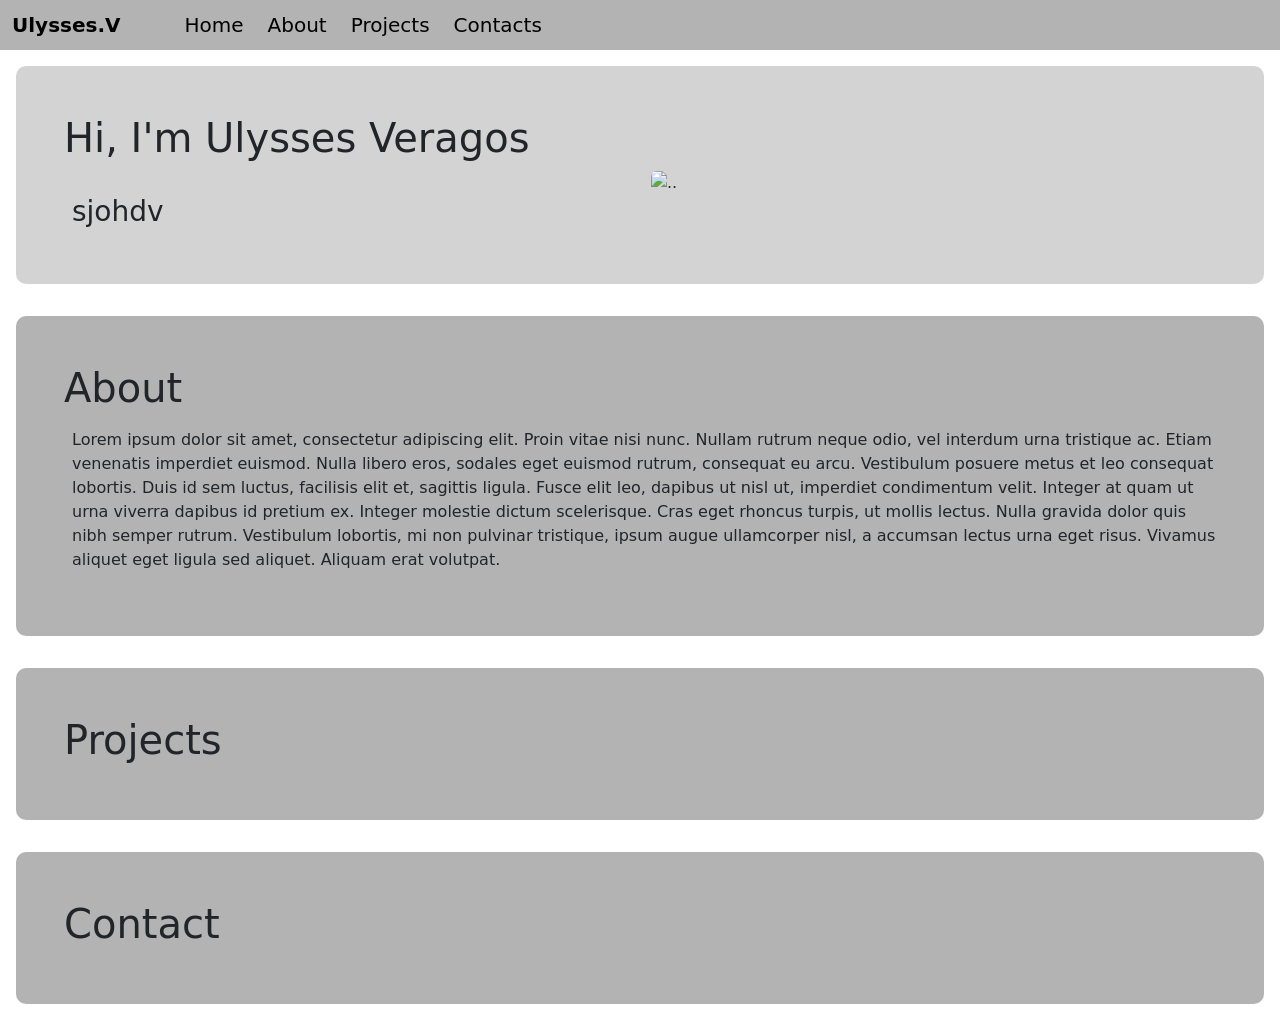
==== index.html @ f3f70ef3 "File setup and basic html structure" ====
<!DOCTYPE html>
<html lang="en">
<head >
    <meta charset="UTF-8">
    <meta name="viewport" content="width=device-width, initial-scale=1.0">
    <title>Document</title>
    <link rel="stylesheet" href="./styles.css">

    <link href="https://cdn.jsdelivr.net/npm/bootstrap@5.3.3/dist/css/bootstrap.min.css" rel="stylesheet">

    <!-- Top Nav Bar -->
    <nav class="navbar sticky-top navbar-light  vw-100" style="background-color: #b3b3b3;">
        <div class="container-fluid justify-content-start" >
            <p id="navName" class="navbar-brand mb-0 h4 gap- pe-5"><strong>Ulysses.V</strong></p>
            <a class="navbar-brand mb-0 h4 gap-5 nav-link active pe-2" href="#">Home</a>
            <a class="navbar-brand mb-0 h4 gap-5 nav-link active pe-2" href="#">About</a>
            <a class="navbar-brand mb-0 h4 gap-5 nav-link active pe-2" href="#">Projects</a>
            <a class="navbar-brand mb-0 h4 gap-5 nav-link active" href="#">Contacts</a>
        </div>
    </nav>
</head>

<body>
    <main class="min-vh-100 d-flex flex-column">
        <section id="Greeting_Section" class="m-3 p-5">
            <h1>
                Hi, I'm Ulysses Veragos
            </h1>
            <!-- <img src="" class="rounded float-right" alt="..."> -->
            <div class="text-center ms-5">
                <img src="..." class="rounded" alt="..">
            </div>
            <aside><h3 class="ms-2">sjohdv</h3></aside>
            
            
            
            
        </section>

        <section id="About_Section" class="m-3 p-5" style="background-color: #b3b3b3;">
            <h1>
                About
            </h1>
            <p class="mt-3 ms-2">
                Lorem ipsum dolor sit amet, consectetur adipiscing elit. Proin vitae nisi nunc. 
                Nullam rutrum neque odio, vel interdum urna tristique ac. Etiam venenatis imperdiet euismod. 
                Nulla libero eros, sodales eget euismod rutrum, consequat eu arcu. Vestibulum posuere metus et leo consequat lobortis. 
                Duis id sem luctus, facilisis elit et, sagittis ligula. Fusce elit leo, dapibus ut nisl ut, imperdiet condimentum velit. 
                Integer at quam ut urna viverra dapibus id pretium ex. Integer molestie dictum scelerisque. 
                Cras eget rhoncus turpis, ut mollis lectus. Nulla gravida dolor quis nibh semper rutrum. 
                Vestibulum lobortis, mi non pulvinar tristique, ipsum augue ullamcorper nisl, a accumsan lectus urna eget risus. 
                Vivamus aliquet eget ligula sed aliquet. Aliquam erat volutpat.
            </p>
        </section>

        <section id="Projects_Section" class="m-3 p-5" style="background-color: #b3b3b3;">
            <h1>
                Projects
            </h1>
        </section>

        <section id="Contact_Section" class="m-3 p-5" style="background-color: #b3b3b3;">
            <h1>
                Contact
            </h1>
        </section>
    </main>
    
    <script src="https://cdn.jsdelivr.net/npm/bootstrap@5.3.3/dist/js/bootstrap.bundle.min.js"></script>
</body>
</html>
---- styles.css ----
.h1 {
    font-style: normal;
    font-family: 'Segoe UI', Tahoma, Geneva, Verdana, sans-serif;
    font-weight: bold;
    margin: 10px;
}
html,
section {
    background-color: lightgrey;
    border-radius: 10px;
}

main {
    background-color: white;
}
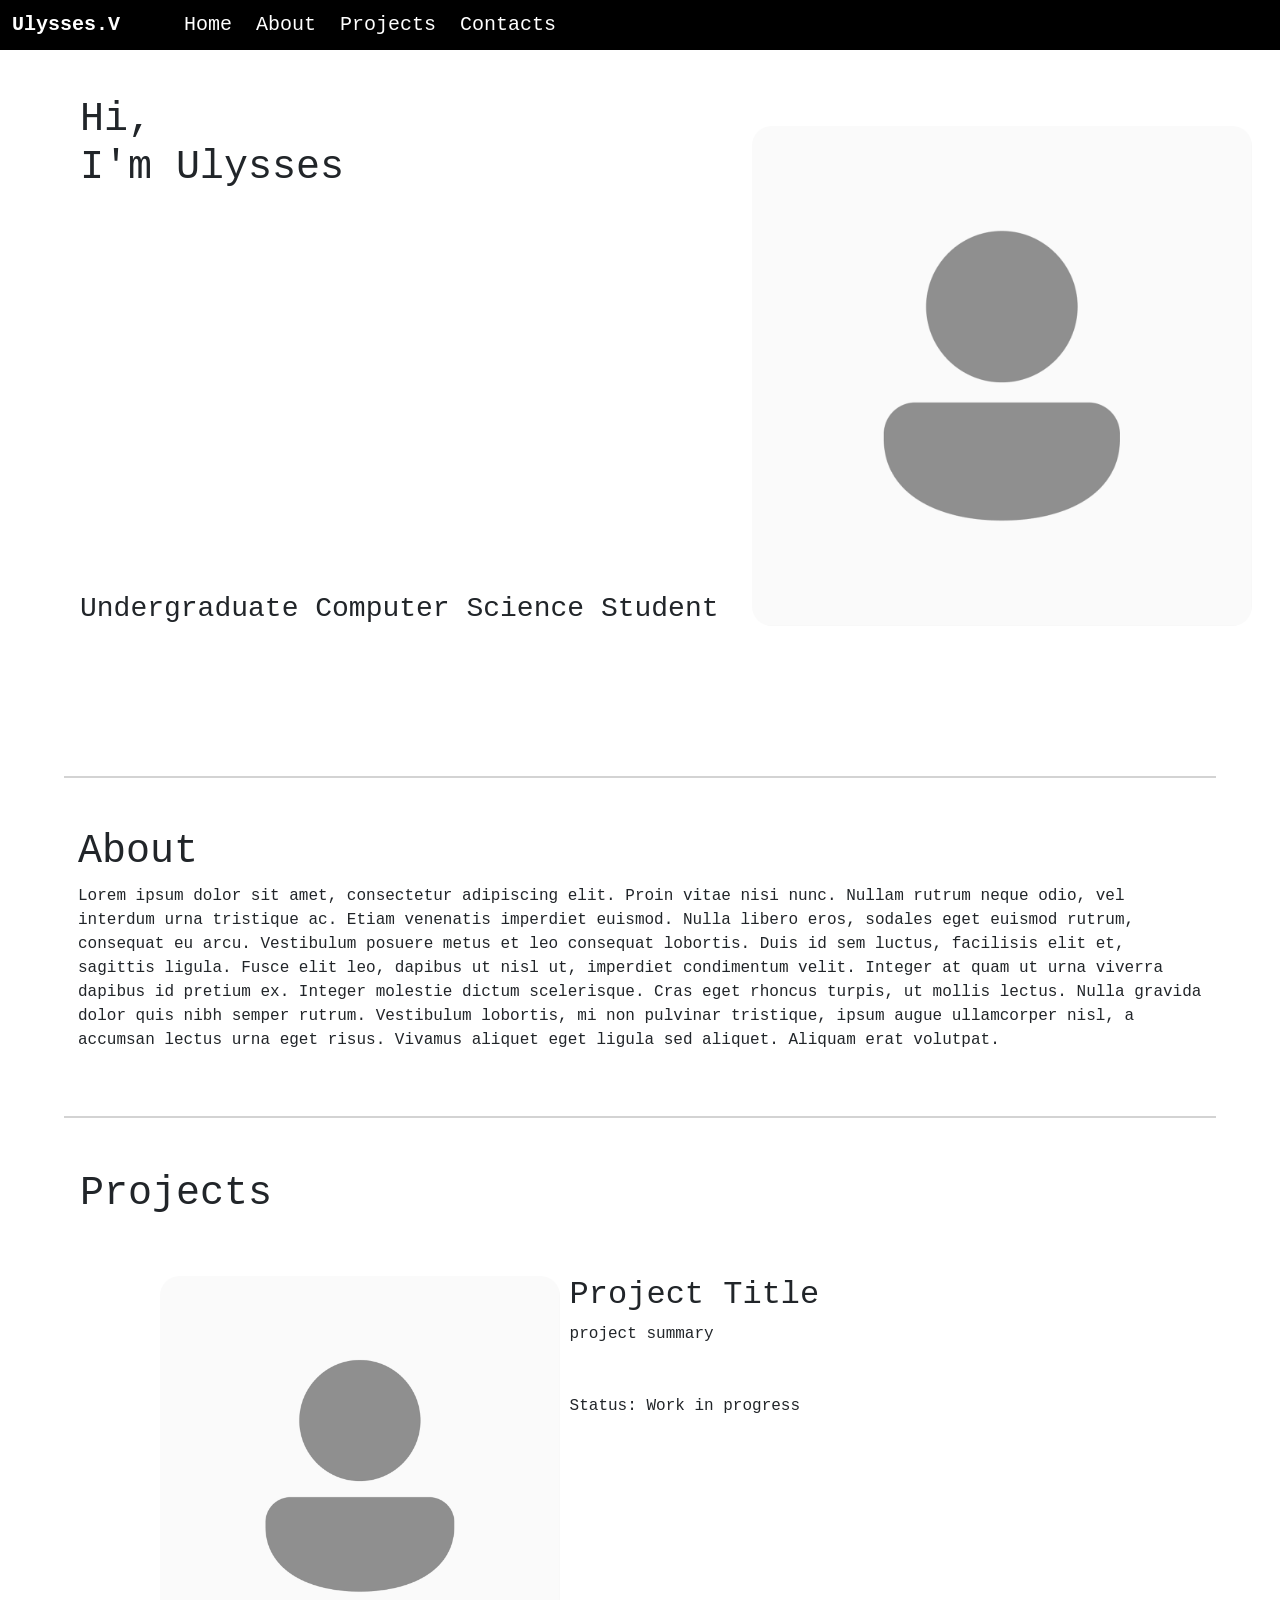
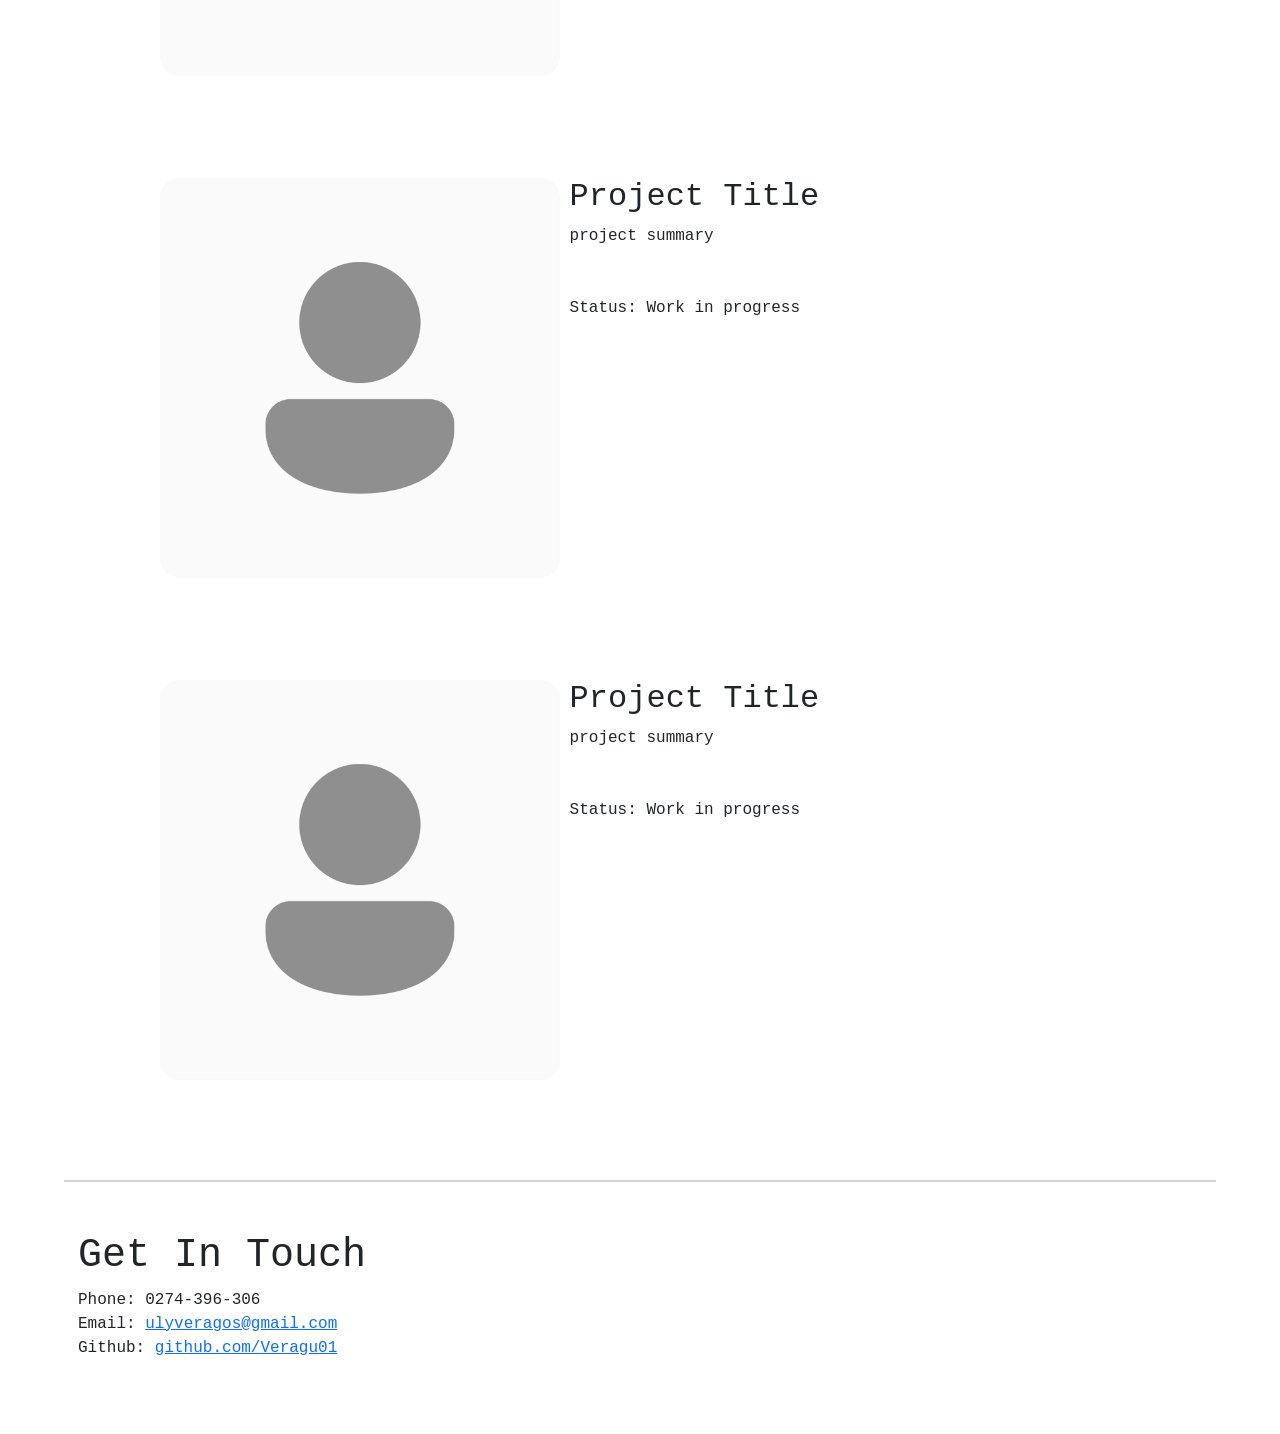
==== commit cc19a536: "Refining layout and design" ====
--- a/index.html
+++ b/index.html
@@ -4,12 +4,14 @@
     <meta charset="UTF-8">
     <meta name="viewport" content="width=device-width, initial-scale=1.0">
     <title>Document</title>
+
+    <!-- Bootstrap CSS link -->
+    <link href="https://cdn.jsdelivr.net/npm/bootstrap@5.3.3/dist/css/bootstrap.min.css" rel="stylesheet">
+    <!-- custom CSS -->
     <link rel="stylesheet" href="./styles.css">
 
-    <link href="https://cdn.jsdelivr.net/npm/bootstrap@5.3.3/dist/css/bootstrap.min.css" rel="stylesheet">
-
     <!-- Top Nav Bar -->
-    <nav class="navbar sticky-top navbar-light  vw-100" style="background-color: #b3b3b3;">
+    <nav id="navbar" class="navbar sticky-top navbar-dark  vw-100" style="background-color: black;">
         <div class="container-fluid justify-content-start" >
             <p id="navName" class="navbar-brand mb-0 h4 gap- pe-5"><strong>Ulysses.V</strong></p>
             <a class="navbar-brand mb-0 h4 gap-5 nav-link active pe-2" href="#">Home</a>
@@ -21,27 +23,27 @@
 </head>
 
 <body>
-    <main class="min-vh-100 d-flex flex-column">
-        <section id="Greeting_Section" class="m-3 p-5">
-            <h1>
-                Hi, I'm Ulysses Veragos
+    <main class="">
+        <p></p>
+        <section id="Greeting_Section" class="" >
+            <h1 >
+                Hi, 
+                <br>
+                I'm Ulysses
             </h1>
-            <!-- <img src="" class="rounded float-right" alt="..."> -->
-            <div class="text-center ms-5">
-                <img src="..." class="rounded" alt="..">
-            </div>
-            <aside><h3 class="ms-2">sjohdv</h3></aside>
-            
+            <h3 id="role">Undergraduate Computer Science Student</h3>
+            <img id="profilePicture" src="./assets/profilePicture_temp.png">
+
             
             
             
         </section>
-
-        <section id="About_Section" class="m-3 p-5" style="background-color: #b3b3b3;">
+        <div id="break"></div>
+        <section id="About_Section" class="p-5">
             <h1>
                 About
             </h1>
-            <p class="mt-3 ms-2">
+            <p>
                 Lorem ipsum dolor sit amet, consectetur adipiscing elit. Proin vitae nisi nunc. 
                 Nullam rutrum neque odio, vel interdum urna tristique ac. Etiam venenatis imperdiet euismod. 
                 Nulla libero eros, sodales eget euismod rutrum, consequat eu arcu. Vestibulum posuere metus et leo consequat lobortis. 
@@ -52,17 +54,78 @@
                 Vivamus aliquet eget ligula sed aliquet. Aliquam erat volutpat.
             </p>
         </section>
-
-        <section id="Projects_Section" class="m-3 p-5" style="background-color: #b3b3b3;">
+        <div id="break"></div>
+        <section id="Projects_Section" >
             <h1>
                 Projects
             </h1>
+            <section id="Drone">
+                <div style="display: inline-block; vertical-align: top;" >
+                    <img id="drone_Image" src="./assets/profilePicture_temp.png">
+                    
+                </div>
+                <div style="display: inline-block; vertical-align: top;">
+                    <h2>
+                        Project Title
+                    </h2>
+                    <p>
+                        project summary
+                        <br>
+                        <br>
+                        <br>
+                        Status: Work in progress
+                    </p>
+                </div>
+            </section>
+            <section id="project2">
+                <div style="display: inline-block; vertical-align: top;" >
+                    <img id="drone_Image" src="./assets/profilePicture_temp.png">
+                    
+                </div>
+                <div style="display: inline-block; vertical-align: top;">
+                    <h2>
+                        Project Title
+                    </h2>
+                    <p>
+                        project summary
+                        <br>
+                        <br>
+                        <br>
+                        Status: Work in progress
+                    </p>
+                </div>
+            </section>
+            <section id="project3">
+                <div style="display: inline-block; vertical-align: top;" >
+                    <img id="drone_Image" src="./assets/profilePicture_temp.png">
+                    
+                </div>
+                <div style="display: inline-block; vertical-align: top;">
+                    <h2>
+                        Project Title
+                    </h2>
+                    <p>
+                        project summary
+                        <br>
+                        <br>
+                        <br>
+                        Status: Work in progress
+                    </p>
+                </div>
+            </section>
         </section>
-
-        <section id="Contact_Section" class="m-3 p-5" style="background-color: #b3b3b3;">
-            <h1>
-                Contact
+        <div id="break"></div>
+        <section id="Contact_Section" class="p-5">
+            <h1 id="contact_Heading">
+                Get In Touch
             </h1>
+            <p id="contact_Paragragh">
+                Phone:  0274-396-306
+                <br>
+                Email:  <a href="mailto:ulyveragos@gmail.com">ulyveragos@gmail.com</a>
+                <br>
+                Github: <a href="https://github.com/Veragu01">github.com/Veragu01</a>
+            </p>
         </section>
     </main>
     
--- a/styles.css
+++ b/styles.css
@@ -1,16 +1,73 @@
 .h1 {
     font-style: normal;
-    font-family: 'Segoe UI', Tahoma, Geneva, Verdana, sans-serif;
+    /* font-family: 'Segoe UI', Tahoma, Geneva, Verdana, sans-serif; */
+    font-family: 'Droid Sans Mono', monospace;
     font-weight: bold;
     margin: 10px;
+    
 }
-html,
-section {
-    background-color: lightgrey;
-    border-radius: 10px;
+.h3 {
+    margin: 500px;
 }
 
+
+
+
+html,
+
+
+
 main {
-    background-color: white;
+    /* background-color: lightgrey; */
+    margin-top: -10px;
 }
 
+section {
+    background-color: white;
+    padding: 50px;
+    /* border-radius: 20px; */
+    width:auto;
+    position: relative;
+    max-width: 100%;
+    /* margin-left: 10px;
+    margin-right: 10px; */
+    margin-left: 30px;
+    margin-right: 30px;
+    margin-top: 2px;
+    /* font-family: Helvetica, sans-serif; */
+    font-family: 'Droid Sans Mono', monospace;
+
+}
+
+#profilePicture {
+    position:relative;
+    top: -100px;
+    right: -60%;
+    width: 500px;
+    border-radius: 20px;
+}
+
+#role {
+    margin-top: 400px;
+    margin-bottom: -400px;
+}
+
+#break {
+    background-color: lightgrey;
+    max-width: 90%;
+    margin-left: auto;
+    margin-right: auto;
+    height: 2px;
+}
+
+#navbar {
+    font-family: 'Droid Sans Mono', monospace;
+}
+
+#drone_Image {
+    position:relative;
+    /* top: -100px;
+    right: -60%; */
+    width: 400px;
+    border-radius: 20px;
+}
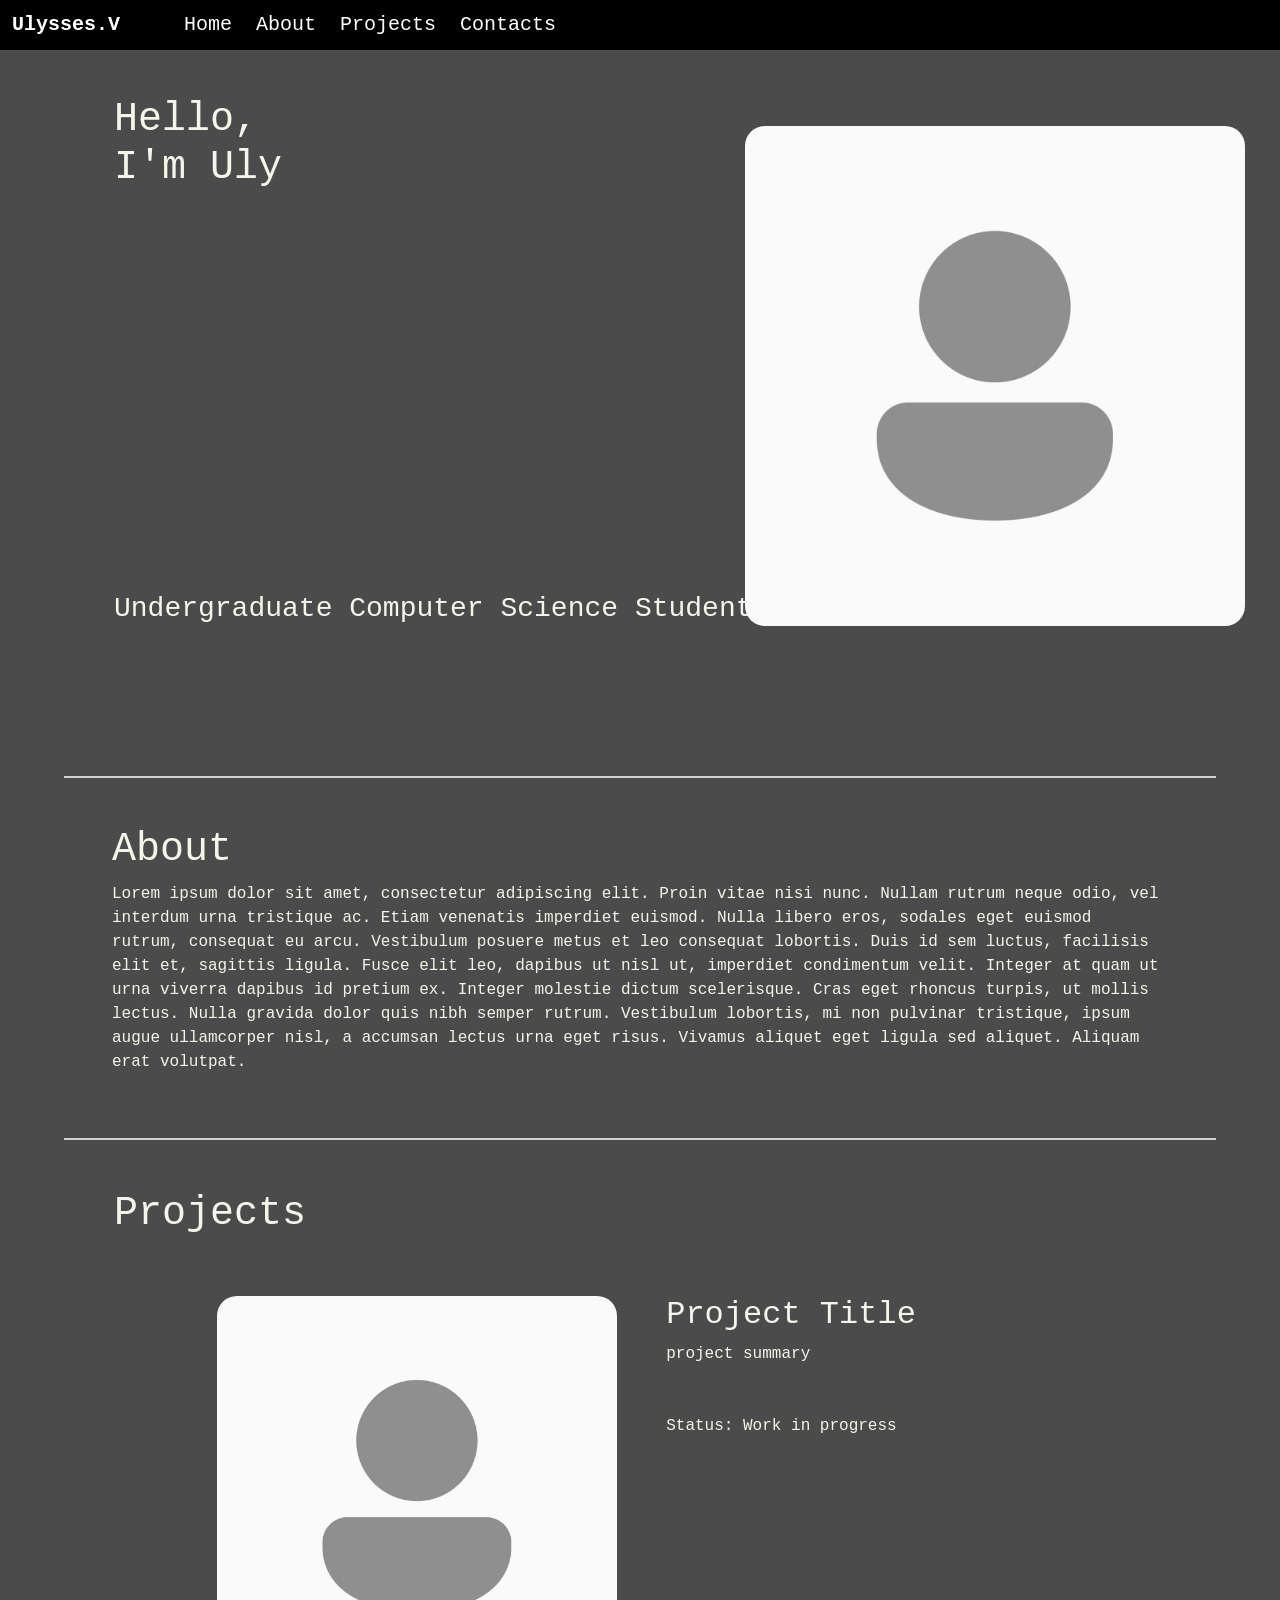
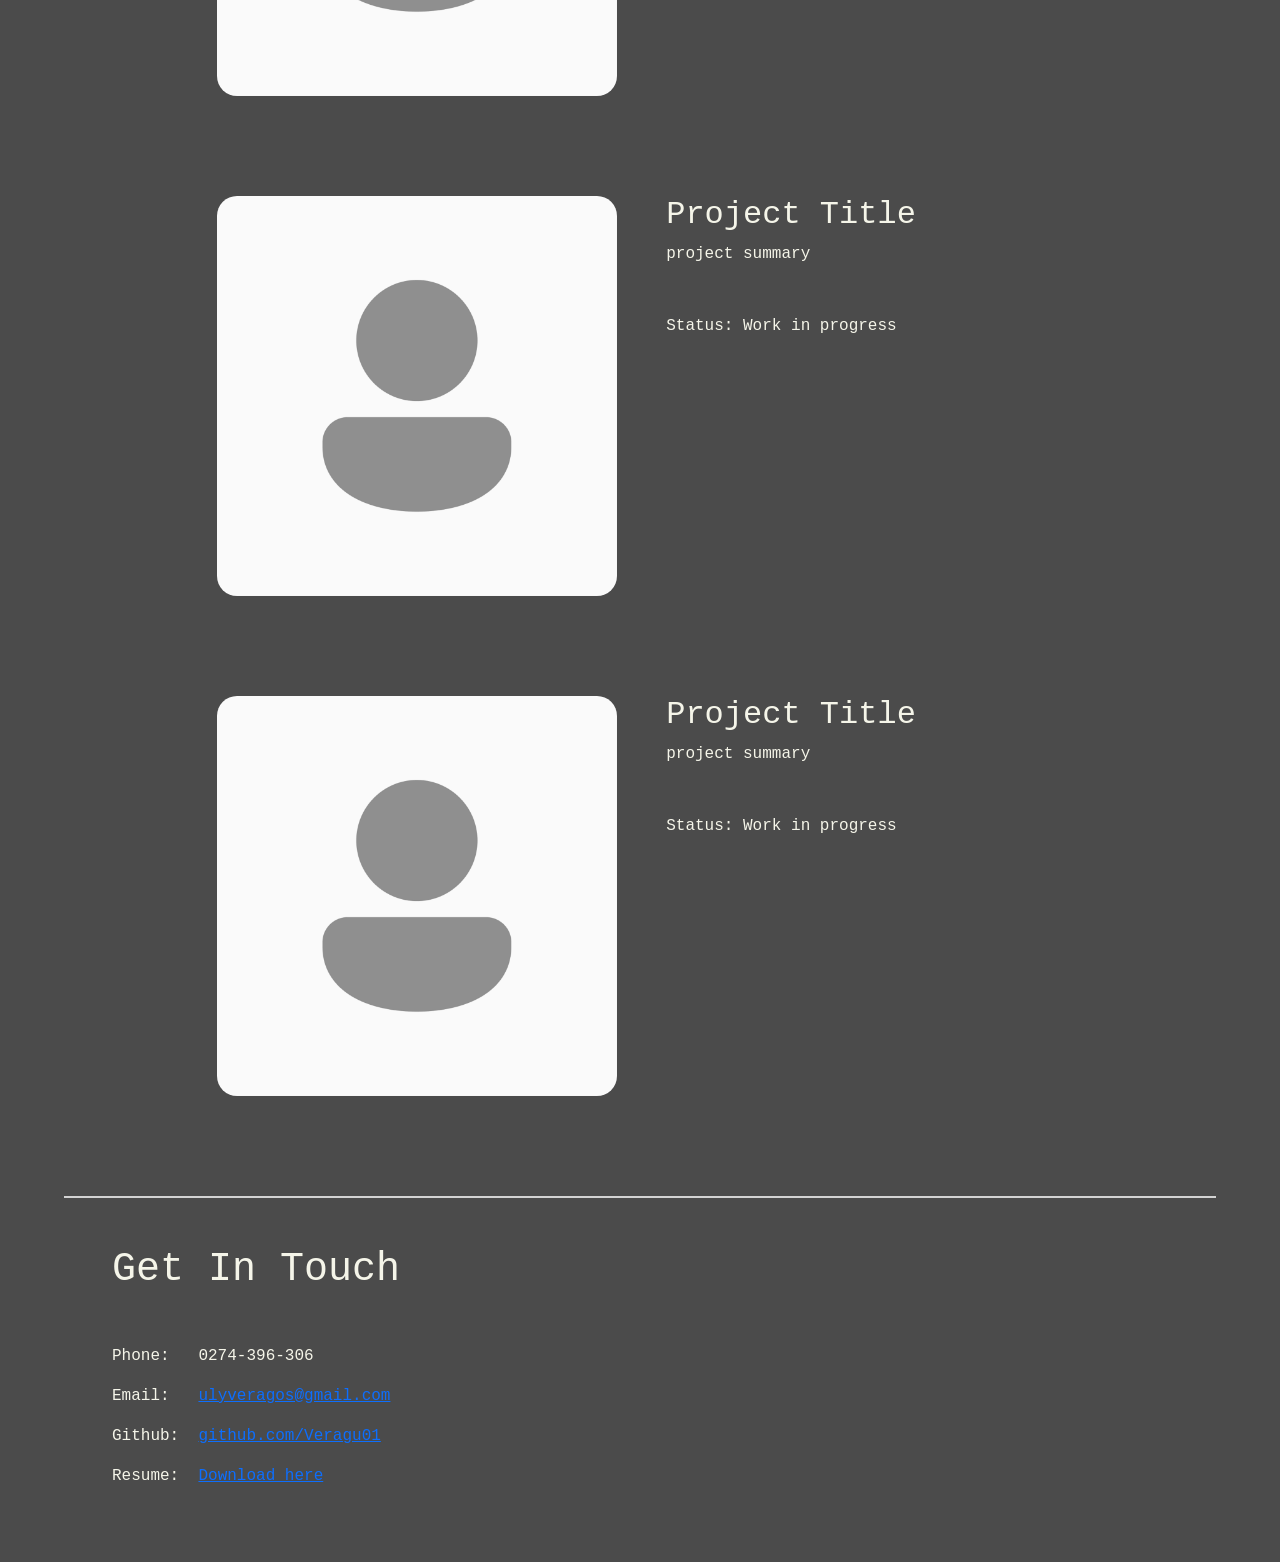
==== commit 72d0d12b: "add contact section w/ links & switch to dark mode" ====
--- a/index.html
+++ b/index.html
@@ -27,9 +27,9 @@
         <p></p>
         <section id="Greeting_Section" class="" >
             <h1 >
-                Hi, 
+                Hello, 
                 <br>
-                I'm Ulysses
+                I'm Uly
             </h1>
             <h3 id="role">Undergraduate Computer Science Student</h3>
             <img id="profilePicture" src="./assets/profilePicture_temp.png">
@@ -59,12 +59,12 @@
             <h1>
                 Projects
             </h1>
-            <section id="Drone">
+            <section id="project">
                 <div style="display: inline-block; vertical-align: top;" >
                     <img id="drone_Image" src="./assets/profilePicture_temp.png">
                     
                 </div>
-                <div style="display: inline-block; vertical-align: top;">
+                <div id="projectText" style="display: inline-block; vertical-align: top;">
                     <h2>
                         Project Title
                     </h2>
@@ -77,12 +77,12 @@
                     </p>
                 </div>
             </section>
-            <section id="project2">
+            <section id="project">
                 <div style="display: inline-block; vertical-align: top;" >
                     <img id="drone_Image" src="./assets/profilePicture_temp.png">
                     
                 </div>
-                <div style="display: inline-block; vertical-align: top;">
+                <div id="projectText" style="display: inline-block; vertical-align: top;">
                     <h2>
                         Project Title
                     </h2>
@@ -95,12 +95,12 @@
                     </p>
                 </div>
             </section>
-            <section id="project3">
+            <section id="project">
                 <div style="display: inline-block; vertical-align: top;" >
                     <img id="drone_Image" src="./assets/profilePicture_temp.png">
                     
                 </div>
-                <div style="display: inline-block; vertical-align: top;">
+                <div id="projectText" style="display: inline-block; vertical-align: top;">
                     <h2>
                         Project Title
                     </h2>
@@ -114,17 +114,24 @@
                 </div>
             </section>
         </section>
+
         <div id="break"></div>
+        
         <section id="Contact_Section" class="p-5">
             <h1 id="contact_Heading">
                 Get In Touch
             </h1>
             <p id="contact_Paragragh">
-                Phone:  0274-396-306
-                <br>
-                Email:  <a href="mailto:ulyveragos@gmail.com">ulyveragos@gmail.com</a>
-                <br>
-                Github: <a href="https://github.com/Veragu01">github.com/Veragu01</a>
+                Phone:&nbsp;&nbsp;&nbsp;0274-396-306
+            </p>
+            <p id="contact_Paragragh">
+                Email:&nbsp;&nbsp;&nbsp;<a href="mailto:ulyveragos@gmail.com">ulyveragos@gmail.com</a>
+            </p>
+            <p id="contact_Paragragh">
+                Github:&nbsp;&nbsp;<a href="https://github.com/Veragu01">github.com/Veragu01</a>
+            </p>
+            <p id="contact_Paragragh">
+                Resume:&nbsp;&nbsp;<a href="">Download here</a>
             </p>
         </section>
     </main>
--- a/styles.css
+++ b/styles.css
@@ -10,7 +10,9 @@
     margin: 500px;
 }
 
-
+.a {
+        color: rgb(245, 245, 233);  /* navbar text color*/
+}
 
 
 html,
@@ -18,12 +20,15 @@
 
 
 main {
-    /* background-color: lightgrey; */
     margin-top: -10px;
 }
 
+body {
+    background-color: #4b4b4b; 
+    color: rgb(245, 245, 233); /* body text color*/
+}
+
 section {
-    background-color: white;
     padding: 50px;
     /* border-radius: 20px; */
     width:auto;
@@ -31,13 +36,12 @@
     max-width: 100%;
     /* margin-left: 10px;
     margin-right: 10px; */
-    margin-left: 30px;
-    margin-right: 30px;
-    margin-top: 2px;
-    /* font-family: Helvetica, sans-serif; */
+    margin-left: 5%;
+    margin-right: 5%;
     font-family: 'Droid Sans Mono', monospace;
 
 }
+
 
 #profilePicture {
     position:relative;
@@ -70,4 +74,12 @@
     right: -60%; */
     width: 400px;
     border-radius: 20px;
-}+}
+
+#projectText {
+    margin-left: 40px;
+}
+
+#contact_Heading {
+    margin-bottom: 50px;
+}
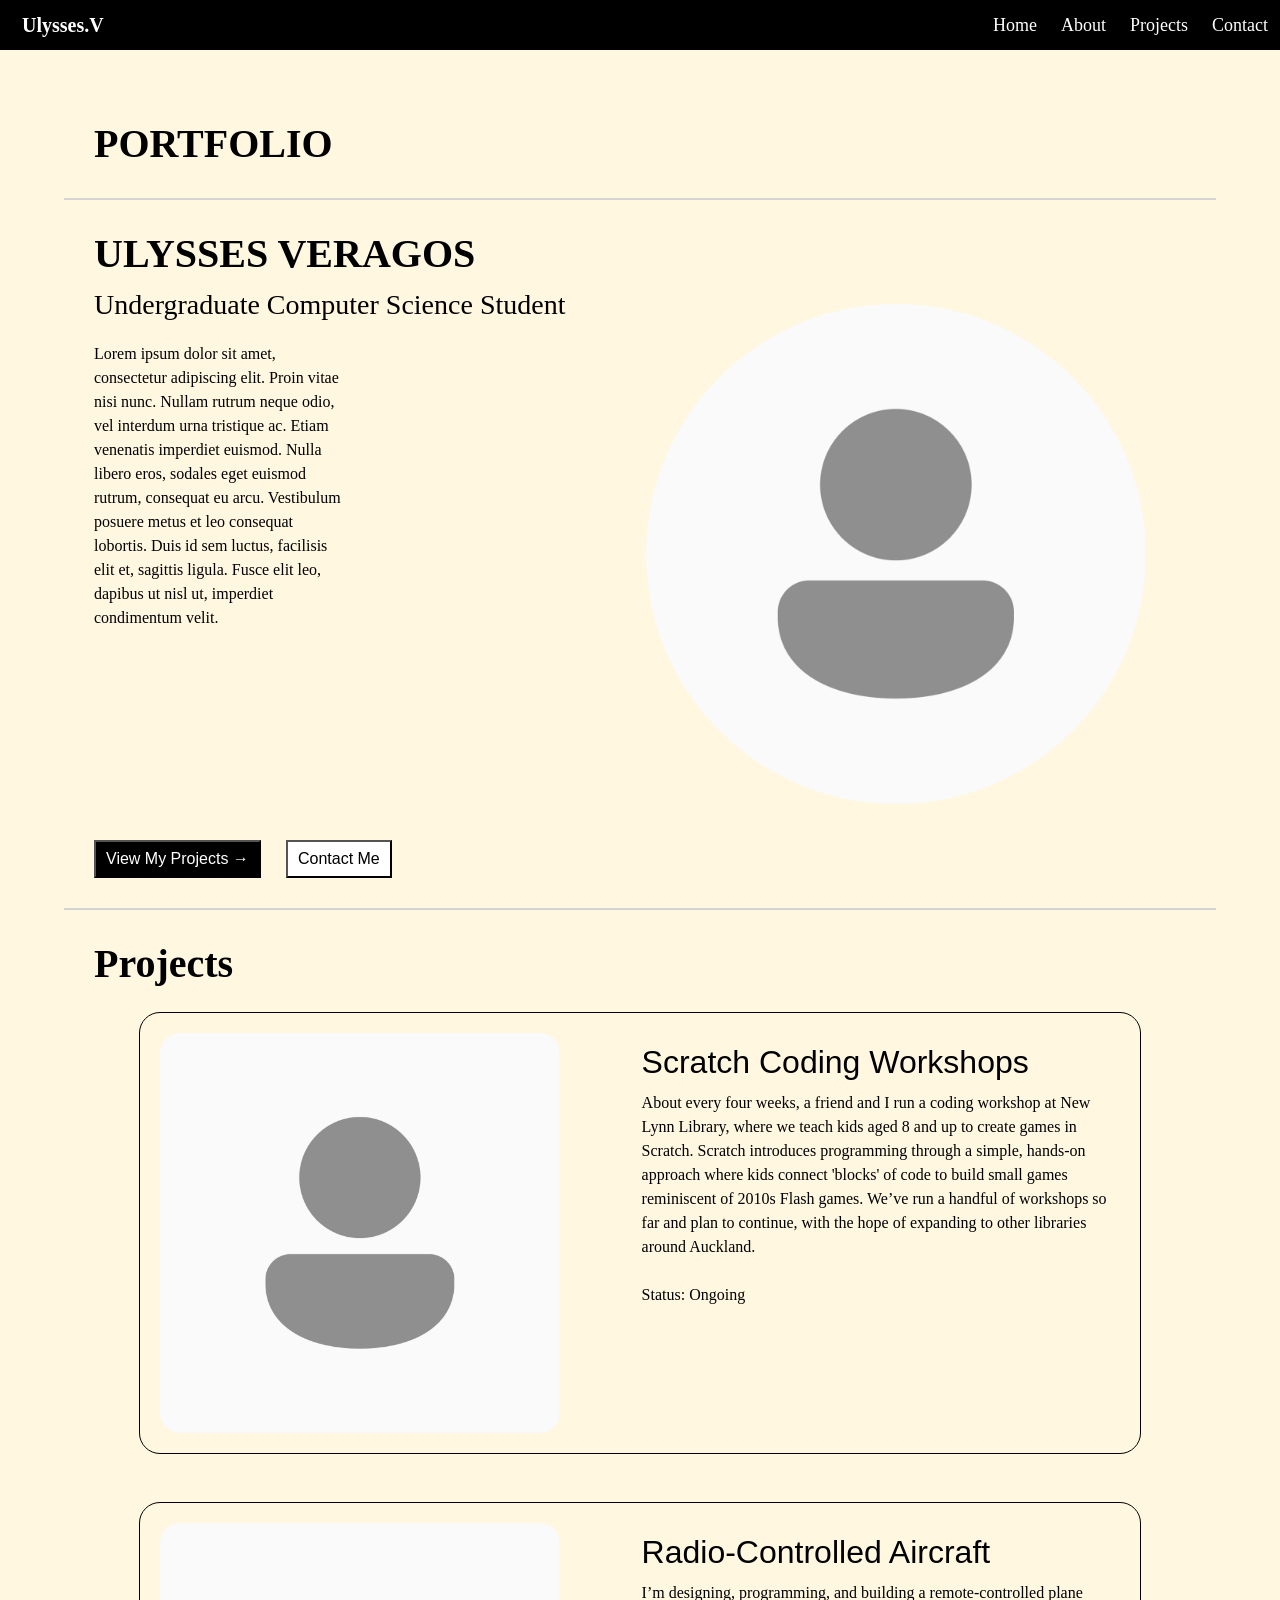
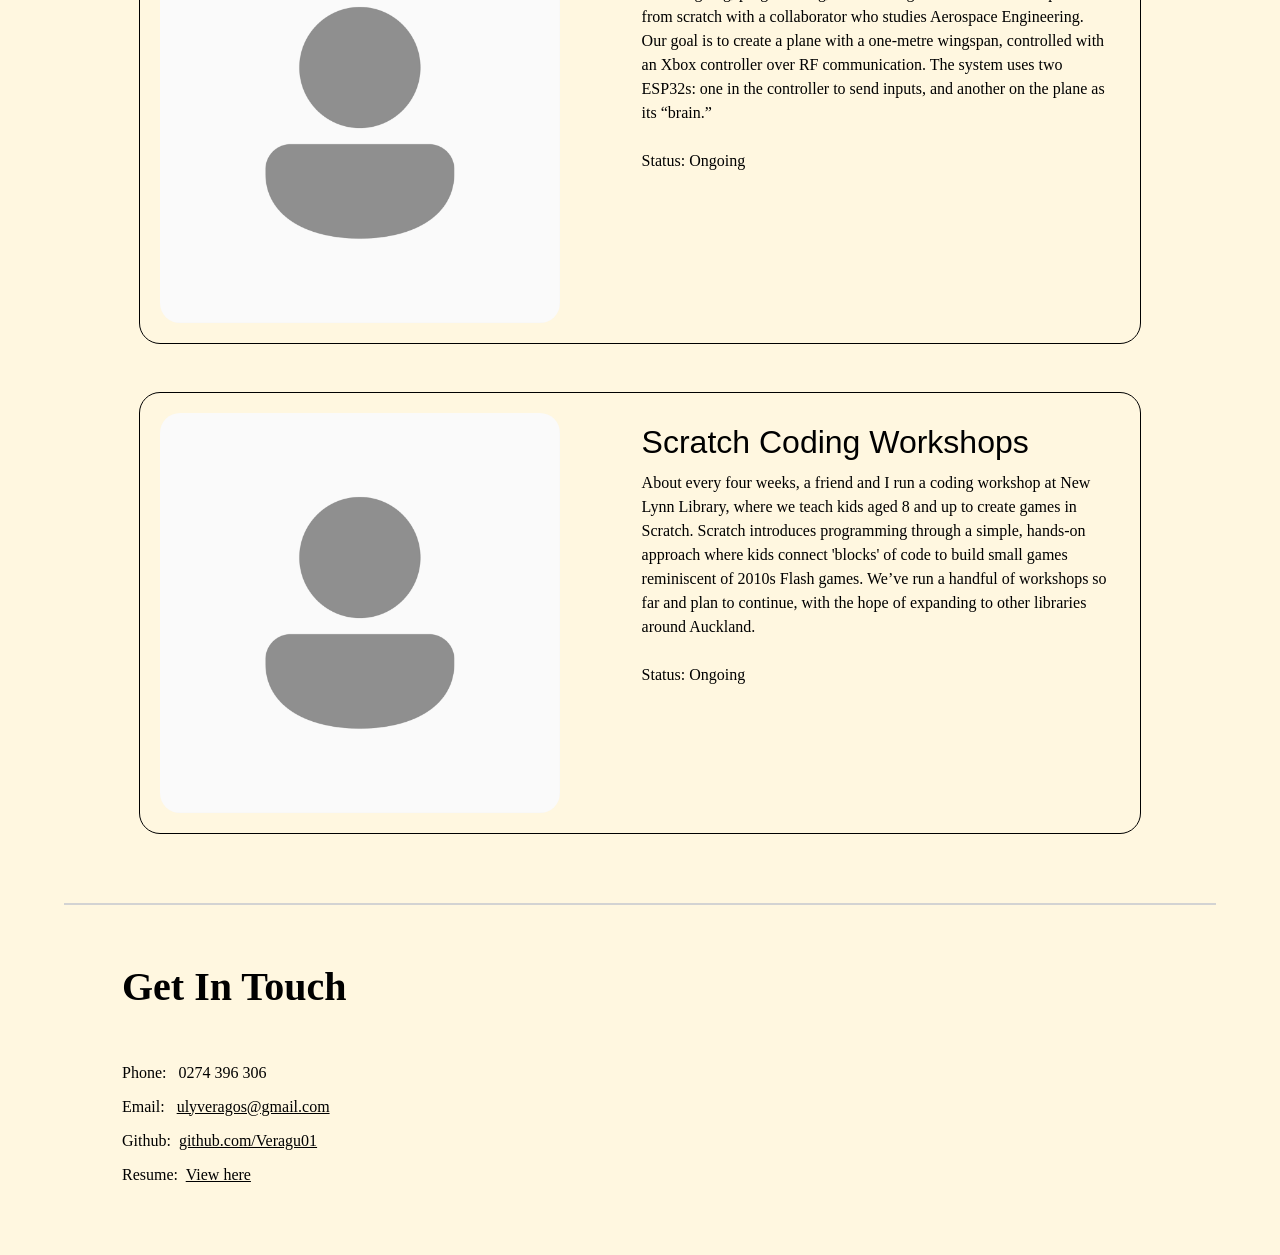
==== commit 20ddeaef: "Redesigned Home page" ====
--- a/index.html
+++ b/index.html
@@ -13,125 +13,132 @@
     <!-- Top Nav Bar -->
     <nav id="navbar" class="navbar sticky-top navbar-dark  vw-100" style="background-color: black;">
         <div class="container-fluid justify-content-start" >
-            <p id="navName" class="navbar-brand mb-0 h4 gap- pe-5"><strong>Ulysses.V</strong></p>
-            <a class="navbar-brand mb-0 h4 gap-5 nav-link active pe-2" href="#">Home</a>
-            <a class="navbar-brand mb-0 h4 gap-5 nav-link active pe-2" href="#">About</a>
-            <a class="navbar-brand mb-0 h4 gap-5 nav-link active pe-2" href="#">Projects</a>
-            <a class="navbar-brand mb-0 h4 gap-5 nav-link active" href="#">Contacts</a>
+            <p id="navName" class="navbar-brand mb-0 h4"><strong>Ulysses.V</strong></p>
+            <div class="d-flex  align-items-center gap-4 ms-auto">
+                <a class="nav-link  navButton" href="/index.html">Home</a>
+                <a class="nav-link  navButton" href="">About</a>
+                <a class="nav-link active navButton" href="/projects.html">Projects</a>
+                <a class="nav-link active navButton" href="#">Contact</a>
+            </div>
         </div>
     </nav>
 </head>
 
 <body>
-    <main class="">
+    <main id="title_section" class="">
         <p></p>
+        <section>
+            <h1 >
+                PORTFOLIO
+            </h1>
+        </section>
+        <div class="break"></div>
         <section id="Greeting_Section" class="" >
-            <h1 >
-                Hello, 
-                <br>
-                I'm Uly
-            </h1>
-            <h3 id="role">Undergraduate Computer Science Student</h3>
+            <div class="greetingText">
+                <h1 >
+                    ULYSSES VERAGOS
+                </h1>
+                <h3>Undergraduate Computer Science Student</h3>
+                <p id="about_Me">
+                    Lorem ipsum dolor sit amet, consectetur adipiscing elit. Proin vitae nisi nunc.
+                    Nullam rutrum neque odio, vel interdum urna tristique ac. Etiam venenatis imperdiet euismod.
+                    Nulla libero eros, sodales eget euismod rutrum, consequat eu arcu. Vestibulum posuere metus et leo consequat lobortis.
+                    Duis id sem luctus, facilisis elit et, sagittis ligula. Fusce elit leo, dapibus ut nisl ut, imperdiet condimentum velit.
+                </p>
+                <div>
+                    <a href="#"> <button class="blackButton">View My Projects →</button></a>
+                    <a href="#"> <button class="whiteButton">Contact Me</button></a>
+                </div>
+            </div>
             <img id="profilePicture" src="./assets/profilePicture_temp.png">
+        </section>
 
-            
-            
-            
-        </section>
-        <div id="break"></div>
-        <section id="About_Section" class="p-5">
-            <h1>
-                About
-            </h1>
-            <p>
-                Lorem ipsum dolor sit amet, consectetur adipiscing elit. Proin vitae nisi nunc. 
-                Nullam rutrum neque odio, vel interdum urna tristique ac. Etiam venenatis imperdiet euismod. 
-                Nulla libero eros, sodales eget euismod rutrum, consequat eu arcu. Vestibulum posuere metus et leo consequat lobortis. 
-                Duis id sem luctus, facilisis elit et, sagittis ligula. Fusce elit leo, dapibus ut nisl ut, imperdiet condimentum velit. 
-                Integer at quam ut urna viverra dapibus id pretium ex. Integer molestie dictum scelerisque. 
-                Cras eget rhoncus turpis, ut mollis lectus. Nulla gravida dolor quis nibh semper rutrum. 
-                Vestibulum lobortis, mi non pulvinar tristique, ipsum augue ullamcorper nisl, a accumsan lectus urna eget risus. 
-                Vivamus aliquet eget ligula sed aliquet. Aliquam erat volutpat.
-            </p>
-        </section>
-        <div id="break"></div>
-        <section id="Projects_Section" >
+
+        <div class="break"></div>
+        <section id="Projects_Section"  >
             <h1>
                 Projects
             </h1>
-            <section id="project">
-                <div style="display: inline-block; vertical-align: top;" >
-                    <img id="drone_Image" src="./assets/profilePicture_temp.png">
+            <section id="project1" class="projectCard">
+                <div>
+                    <img class="projectImage" src="./assets/profilePicture_temp.png">
                     
                 </div>
-                <div id="projectText" style="display: inline-block; vertical-align: top;">
+                <div id="" class="projectText">
                     <h2>
-                        Project Title
+                        Scratch Coding Workshops
                     </h2>
-                    <p>
-                        project summary
+                    <p >
+                        About every four weeks, a friend and I run a coding workshop at New Lynn Library, where we teach kids aged 8 and up to create games in Scratch.
+                        Scratch introduces programming through a simple, hands-on approach where kids connect 'blocks' of code to build small games reminiscent of 2010s Flash games.
+                        We’ve run a handful of workshops so far and plan to continue, with the hope of expanding to other libraries around Auckland.
                         <br>
                         <br>
-                        <br>
-                        Status: Work in progress
+                        Status: Ongoing
                     </p>
                 </div>
             </section>
-            <section id="project">
-                <div style="display: inline-block; vertical-align: top;" >
-                    <img id="drone_Image" src="./assets/profilePicture_temp.png">
-                    
+            <section id="project2" class="projectCard">
+                <div>
+                    <img class="projectImage" src="./assets/profilePicture_temp.png">
+
                 </div>
-                <div id="projectText" style="display: inline-block; vertical-align: top;">
+                <div id="" class="projectText">
                     <h2>
-                        Project Title
+                        Radio-Controlled Aircraft
                     </h2>
-                    <p>
-                        project summary
+                    <p >
+                        I’m designing, programming, and building a remote-controlled plane from scratch with a collaborator who studies Aerospace Engineering.
+                        Our goal is to create a plane with a one-metre wingspan, controlled with an Xbox controller over RF communication.
+                        The system uses two ESP32s: one in the controller to send inputs, and another on the plane as its “brain.”
+<!--                        Before starting this project, I had no experience with Arduinos or electronics and knew very little about aircraft design.-->
+<!--                        My role is to design the systems for both ESP32s, write the code they need to operate, and bring a programmer’s perspective to the project.-->
+<!--                        The project is still in its early stages, but we’re close to getting the boards communicating over RF.-->
                         <br>
                         <br>
-                        <br>
-                        Status: Work in progress
+                        Status: Ongoing
                     </p>
                 </div>
             </section>
-            <section id="project">
-                <div style="display: inline-block; vertical-align: top;" >
-                    <img id="drone_Image" src="./assets/profilePicture_temp.png">
-                    
+            <section id="project3" class="projectCard">
+                <div>
+                    <img class="projectImage" src="./assets/profilePicture_temp.png">
+
                 </div>
-                <div id="projectText" style="display: inline-block; vertical-align: top;">
+                <div id="" class="projectText">
                     <h2>
-                        Project Title
+                        Scratch Coding Workshops
                     </h2>
-                    <p>
-                        project summary
+                    <p >
+                        About every four weeks, a friend and I run a coding workshop at New Lynn Library, where we teach kids aged 8 and up to create games in Scratch.
+                        Scratch introduces programming through a simple, hands-on approach where kids connect 'blocks' of code to build small games reminiscent of 2010s Flash games.
+                        We’ve run a handful of workshops so far and plan to continue, with the hope of expanding to other libraries around Auckland.
                         <br>
                         <br>
-                        <br>
-                        Status: Work in progress
+                        Status: Ongoing
                     </p>
                 </div>
             </section>
+
         </section>
 
-        <div id="break"></div>
+        <div class="break"></div>
         
         <section id="Contact_Section" class="p-5">
-            <h1 id="contact_Heading">
+            <h1 class="contact_Heading">
                 Get In Touch
             </h1>
-            <p id="contact_Paragragh">
-                Phone:&nbsp;&nbsp;&nbsp;0274-396-306
+            <p class="contact_Paragragh">
+                Phone:&nbsp;&nbsp;&nbsp;0274 396 306
             </p>
-            <p id="contact_Paragragh">
+            <p class="contact_Paragragh">
                 Email:&nbsp;&nbsp;&nbsp;<a href="mailto:ulyveragos@gmail.com">ulyveragos@gmail.com</a>
             </p>
-            <p id="contact_Paragragh">
+            <p class="contact_Paragragh">
                 Github:&nbsp;&nbsp;<a href="https://github.com/Veragu01">github.com/Veragu01</a>
             </p>
-            <p id="contact_Paragragh">
-                Resume:&nbsp;&nbsp;<a href="">Download here</a>
+            <p class="contact_Paragragh">
+                Resume:&nbsp;&nbsp;<a href="">View here</a>
             </p>
         </section>
     </main>
--- a/styles.css
+++ b/styles.css
@@ -1,17 +1,50 @@
-.h1 {
+h1 {
+    /*font-style: normal;*/
+    /* font-family: 'Segoe UI', Tahoma, Geneva, Verdana, sans-serif; */
+    /*font-family: 'Droid Sans Mono', monospace;*/
+    font-family: "Georgia", serif;
+    font-weight: bold;
+    margin: 10px;
+}
+h2 {
     font-style: normal;
     /* font-family: 'Segoe UI', Tahoma, Geneva, Verdana, sans-serif; */
-    font-family: 'Droid Sans Mono', monospace;
-    font-weight: bold;
+    /*font-family: 'Droid Sans Mono', monospace;*/
+    font-family: "Giest", sans-serif;
+    /*font-weight: bold;*/
     margin: 10px;
-    
 }
-.h3 {
-    margin: 500px;
+h3 {
+    /*margin: 500px;*/
+    font-style: normal;
+    /*font-family: "Giest", sans-serif;*/
+    font-family: "Georgia", serif;
+    margin: 10px
+}
+p {
+    font-style: normal;
+    font-family: "Georgia", serif;
+    margin: 10px
+
 }
 
-.a {
-        color: rgb(245, 245, 233);  /* navbar text color*/
+a {
+    font-style: normal;
+    font-family: "Georgia", serif;
+    color: rgb(0 0 0);  /* navbar text color*/
+}
+
+.navButton {
+    font-style: normal;
+    font-family: "Georgia", serif;
+    font-size: large;
+    color: rgb(255 255 255);  /* navbar text color*/
+}
+.navButton:hover {
+    color: rgb(158 158 158);  /* navbar text color*/
+}
+.navButton:focus {
+    color: rgb(255 255 255);
 }
 
 
@@ -24,12 +57,13 @@
 }
 
 body {
-    background-color: #4b4b4b; 
-    color: rgb(245, 245, 233); /* body text color*/
+
+    background-color: #fff7e0;
+    color: rgb(0 0 0); /* body text color*/
 }
 
 section {
-    padding: 50px;
+    padding: 20px;
     /* border-radius: 20px; */
     width:auto;
     position: relative;
@@ -38,25 +72,69 @@
     margin-right: 10px; */
     margin-left: 5%;
     margin-right: 5%;
-    font-family: 'Droid Sans Mono', monospace;
+    outline-color: black;
+    /*font-family: "Georgia", serif;*/
+    outline-width: 1px;
 
 }
 
-
-#profilePicture {
-    position:relative;
-    top: -100px;
-    right: -60%;
-    width: 500px;
-    border-radius: 20px;
+#Greeting_Section {
+    display: flex;
+    align-items: center;
+    gap: 2rem;
 }
 
-#role {
-    margin-top: 400px;
-    margin-bottom: -400px;
+.greeting-text {
+    flex: 1;
+}
+#profilePicture {
+    /*position:relative;*/
+    /*margin-top: -480px;*/
+    margin-right: 50px;
+    width: 500px;
+    border-radius: 50%;
 }
 
-#break {
+
+#title_section {
+    margin-top: 50px;
+}
+
+.blackButton {
+    background-color: black;
+    color: white;
+    padding: 5px 10px;
+    font-style: normal;
+    font-family: "Giest", sans-serif;
+    margin: 10px;
+}
+.blackButton:hover {
+    background-color: white;
+    color: black;
+}
+
+.whiteButton {
+    background-color: white;
+    color: black;
+    padding: 5px 10px;
+    font-style: normal;
+    font-family: "Giest", sans-serif;
+    margin: 10px;
+    transition-duration: 0.4s;
+}
+.whiteButton:hover {
+    background-color: black;
+    color: white;
+}
+
+
+#about_Me {
+    margin-top: 20px;
+    margin-bottom: 200px;
+    margin-right: 50%;
+}
+
+.break {
     background-color: lightgrey;
     max-width: 90%;
     margin-left: auto;
@@ -65,21 +143,39 @@
 }
 
 #navbar {
-    font-family: 'Droid Sans Mono', monospace;
+    font-family: "Georgia", serif;
 }
 
-#drone_Image {
-    position:relative;
+.projectCard {
+    outline-style: solid;
+    border-radius: 20px;
+    display: flex;
+    align-items: center;
+    gap: 2rem;
+    margin-top: 25px;
+    margin-bottom: 50px;
+}
+.projectCard:hover {
+    background-color: #ffffff;
+    cursor: pointer;
+}
+.projectText {
+    margin-left: 40px;
+    margin-bottom: auto;
+    flex: 1;
+}
+
+.projectImage {
+    /*position:relative;*/
     /* top: -100px;
     right: -60%; */
     width: 400px;
     border-radius: 20px;
 }
 
-#projectText {
-    margin-left: 40px;
-}
 
-#contact_Heading {
+
+
+.contact_Heading {
     margin-bottom: 50px;
 }
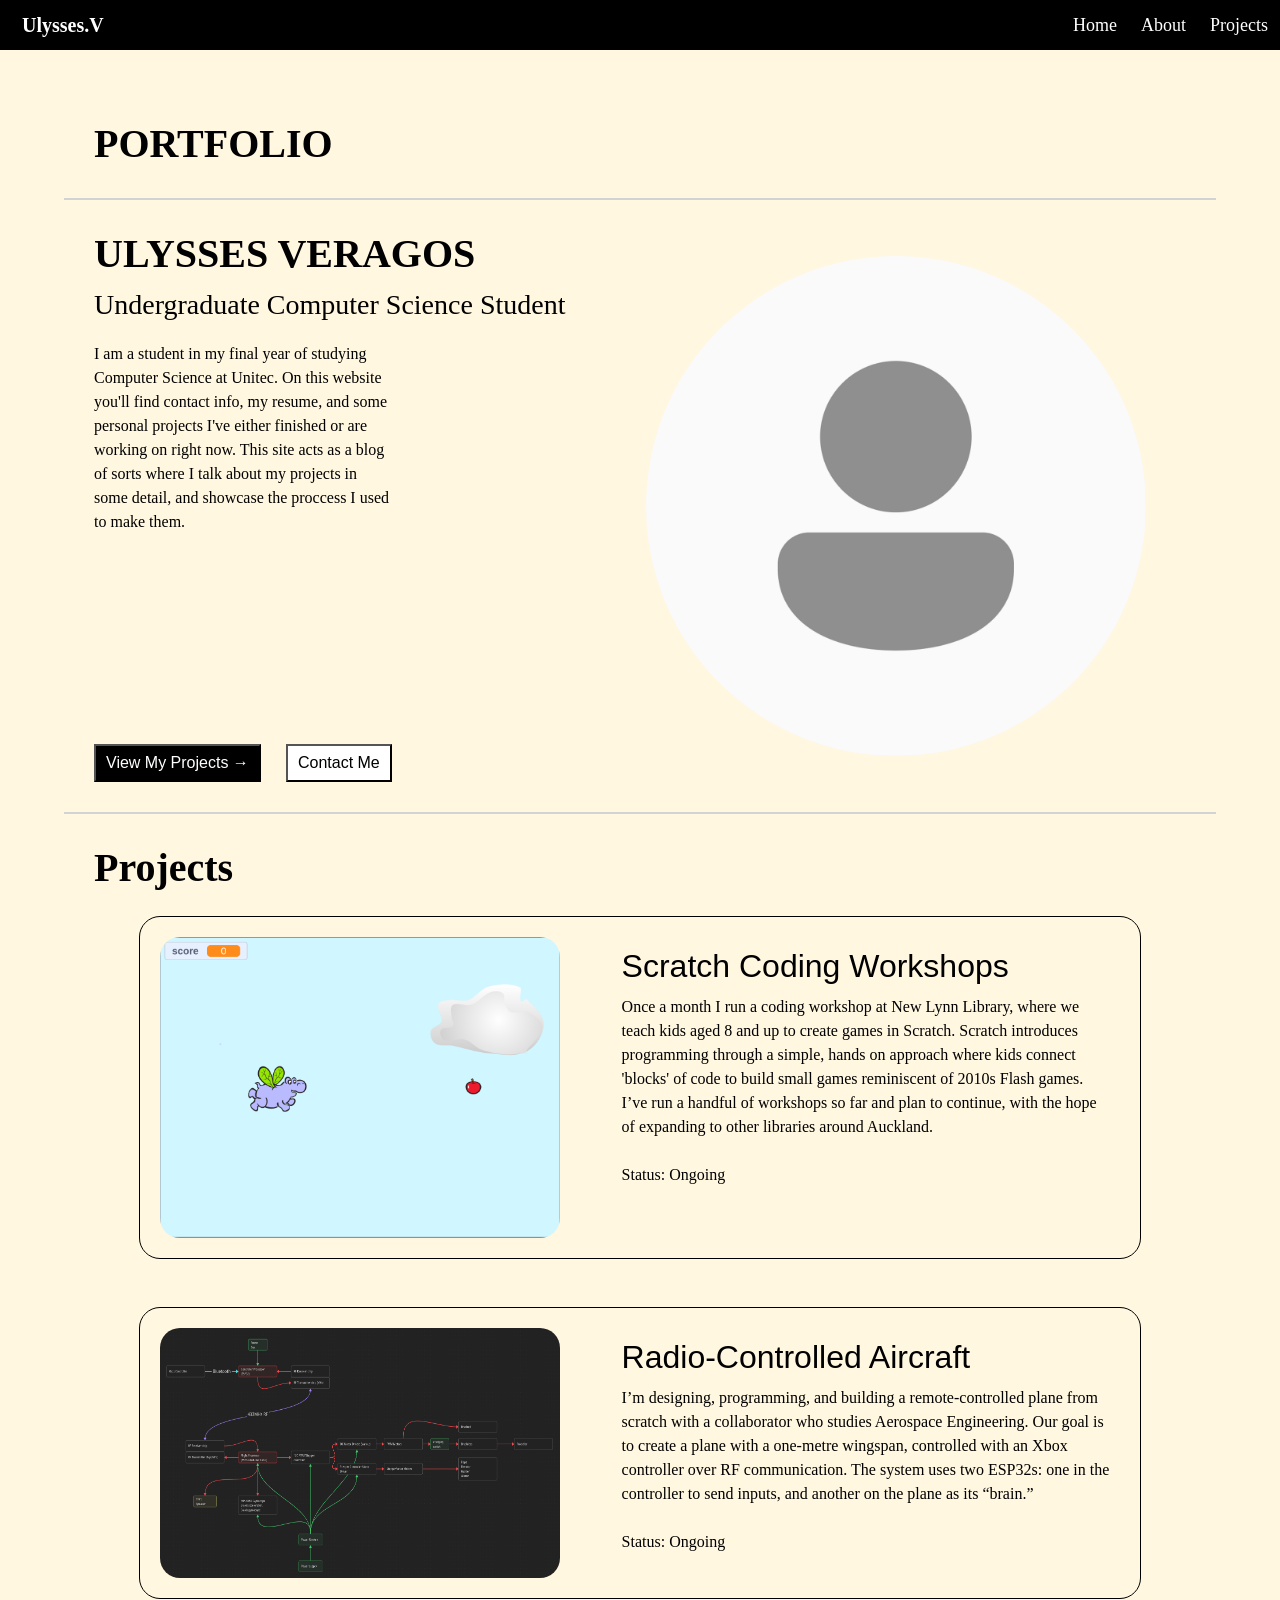
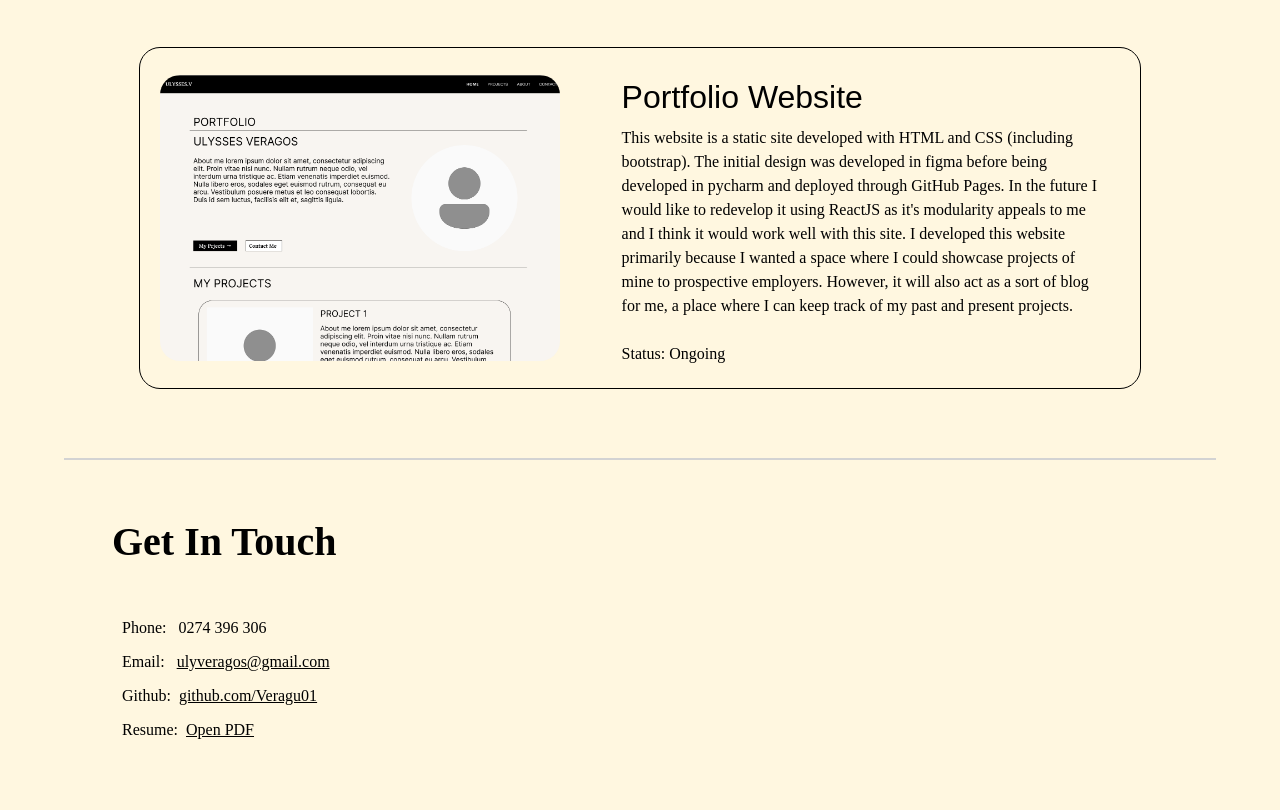
==== commit 63bbed68: "Finished Homepage & About. Projects still need dedicated pages. Resume is openable and navbar links " ====
--- a/index.html
+++ b/index.html
@@ -15,10 +15,10 @@
         <div class="container-fluid justify-content-start" >
             <p id="navName" class="navbar-brand mb-0 h4"><strong>Ulysses.V</strong></p>
             <div class="d-flex  align-items-center gap-4 ms-auto">
-                <a class="nav-link  navButton" href="/index.html">Home</a>
-                <a class="nav-link  navButton" href="">About</a>
-                <a class="nav-link active navButton" href="/projects.html">Projects</a>
-                <a class="nav-link active navButton" href="#">Contact</a>
+                <a class="nav-link  navButton" href="./">Home</a>
+                <a class="nav-link  navButton" href="./about.html">About</a>
+                <a class="nav-link active navButton" href="./projects.html">Projects</a>
+<!--                <a class="nav-link active navButton" href="./contact.html">Contact</a>-->
             </div>
         </div>
     </nav>
@@ -39,15 +39,15 @@
                     ULYSSES VERAGOS
                 </h1>
                 <h3>Undergraduate Computer Science Student</h3>
-                <p id="about_Me">
-                    Lorem ipsum dolor sit amet, consectetur adipiscing elit. Proin vitae nisi nunc.
-                    Nullam rutrum neque odio, vel interdum urna tristique ac. Etiam venenatis imperdiet euismod.
-                    Nulla libero eros, sodales eget euismod rutrum, consequat eu arcu. Vestibulum posuere metus et leo consequat lobortis.
-                    Duis id sem luctus, facilisis elit et, sagittis ligula. Fusce elit leo, dapibus ut nisl ut, imperdiet condimentum velit.
+                <p id="about_Me" class="greeting-text">
+                    I am a student in my final year of studying Computer Science at Unitec.
+                    On this website you'll find contact info, my resume, and some personal projects I've either finished or are working on right now.
+                    This site acts as a blog of sorts where I talk about my projects in some detail, and showcase the proccess I used to make them.
+
                 </p>
                 <div>
-                    <a href="#"> <button class="blackButton">View My Projects →</button></a>
-                    <a href="#"> <button class="whiteButton">Contact Me</button></a>
+                    <a href="./projects.html"> <button class="blackButton">View My Projects →</button></a>
+                    <a href="./about.html"> <button class="whiteButton">Contact Me</button></a>
                 </div>
             </div>
             <img id="profilePicture" src="./assets/profilePicture_temp.png">
@@ -61,7 +61,7 @@
             </h1>
             <section id="project1" class="projectCard">
                 <div>
-                    <img class="projectImage" src="./assets/profilePicture_temp.png">
+                    <img class="projectImage" src="./assets/FlyingHippoGame.png">
                     
                 </div>
                 <div id="" class="projectText">
@@ -69,9 +69,9 @@
                         Scratch Coding Workshops
                     </h2>
                     <p >
-                        About every four weeks, a friend and I run a coding workshop at New Lynn Library, where we teach kids aged 8 and up to create games in Scratch.
-                        Scratch introduces programming through a simple, hands-on approach where kids connect 'blocks' of code to build small games reminiscent of 2010s Flash games.
-                        We’ve run a handful of workshops so far and plan to continue, with the hope of expanding to other libraries around Auckland.
+                        Once a month I run a coding workshop at New Lynn Library, where we teach kids aged 8 and up to create games in Scratch.
+                        Scratch introduces programming through a simple, hands on approach where kids connect 'blocks' of code to build small games reminiscent of 2010s Flash games.
+                        I’ve run a handful of workshops so far and plan to continue, with the hope of expanding to other libraries around Auckland.
                         <br>
                         <br>
                         Status: Ongoing
@@ -80,7 +80,7 @@
             </section>
             <section id="project2" class="projectCard">
                 <div>
-                    <img class="projectImage" src="./assets/profilePicture_temp.png">
+                    <img class="projectImage" src="./assets/Wiring%20Diagram.png">
 
                 </div>
                 <div id="" class="projectText">
@@ -102,17 +102,20 @@
             </section>
             <section id="project3" class="projectCard">
                 <div>
-                    <img class="projectImage" src="./assets/profilePicture_temp.png">
+                    <img class="projectImage" src="./assets/websiteFigmaDesignCropped.png">
 
                 </div>
                 <div id="" class="projectText">
                     <h2>
-                        Scratch Coding Workshops
+                        Portfolio Website
                     </h2>
                     <p >
-                        About every four weeks, a friend and I run a coding workshop at New Lynn Library, where we teach kids aged 8 and up to create games in Scratch.
-                        Scratch introduces programming through a simple, hands-on approach where kids connect 'blocks' of code to build small games reminiscent of 2010s Flash games.
-                        We’ve run a handful of workshops so far and plan to continue, with the hope of expanding to other libraries around Auckland.
+                        This website is a static site developed with HTML and CSS (including bootstrap). The initial design was developed in figma before being developed in pycharm and deployed through GitHub Pages.
+                        In the future I would like to redevelop it using ReactJS as it's modularity appeals to me and I think it would work well with this site.
+                        I developed this website primarily because I wanted a space where I could showcase projects of mine to prospective employers. However, it will also act as a sort of blog for me, a place where I can keep track of my past and present projects.
+                        <!--                        Before starting this project, I had no experience with Arduinos or electronics and knew very little about aircraft design.-->
+<!--                        My role is to design the systems for both ESP32s, write the code they need to operate, and bring a programmer’s perspective to the project.-->
+<!--                        The project is still in its early stages, but we’re close to getting the boards communicating over RF.-->
                         <br>
                         <br>
                         Status: Ongoing
@@ -138,11 +141,26 @@
                 Github:&nbsp;&nbsp;<a href="https://github.com/Veragu01">github.com/Veragu01</a>
             </p>
             <p class="contact_Paragragh">
-                Resume:&nbsp;&nbsp;<a href="">View here</a>
+                Resume:&nbsp;&nbsp;<a href="./assets/CV%20-%20Uly%20Veragos.pdf">Open PDF</a>
             </p>
         </section>
     </main>
     
     <script src="https://cdn.jsdelivr.net/npm/bootstrap@5.3.3/dist/js/bootstrap.bundle.min.js"></script>
+    <script>
+                const ProjectCard1 = document.getElementById('project1');
+                const ProjectCard2 = document.getElementById('project2');
+                const ProjectCard3 = document.getElementById('project3');
+
+                ProjectCard1.addEventListener('click', () => {
+                    window.alert("This Project does not have a dedicated page yet. Coming soon!")
+                })
+                ProjectCard2.addEventListener('click', () => {
+                    window.alert("This Project does not have a dedicated page yet. Coming soon!")
+                })
+                ProjectCard3.addEventListener('click', () => {
+                    window.alert("This Project does not have a dedicated page yet. Coming soon!")
+                })
+    </script>
 </body>
 </html>
--- a/styles.css
+++ b/styles.css
@@ -86,6 +86,10 @@
 
 .greeting-text {
     flex: 1;
+    overflow: clip;
+    text-overflow: ellipsis;
+    min-width: 300px;
+    max-height: 200px;
 }
 #profilePicture {
     /*position:relative;*/
@@ -154,15 +158,19 @@
     gap: 2rem;
     margin-top: 25px;
     margin-bottom: 50px;
+    max-height: 450px;
 }
 .projectCard:hover {
     background-color: #ffffff;
     cursor: pointer;
 }
 .projectText {
-    margin-left: 40px;
+    margin-left: 20px;
     margin-bottom: auto;
     flex: 1;
+    overflow: clip;
+    text-overflow: ellipsis;
+    max-height: 300px;
 }
 
 .projectImage {
@@ -170,6 +178,7 @@
     /* top: -100px;
     right: -60%; */
     width: 400px;
+    min-height: 250px;
     border-radius: 20px;
 }
 
@@ -178,4 +187,22 @@
 
 .contact_Heading {
     margin-bottom: 50px;
-}
+    margin-left: 0px;
+}
+
+
+.popup {
+    display: none;
+    position: fixed;
+    top: 0; left: 0;
+    width: 100%; height: 100%;
+    background: rgba(0, 0, 0, 0.5);
+    justify-content: center;
+    align-items: center;
+}
+.popup-content {
+    background: #fff;
+    padding: 20px;
+    border-radius: 5px;
+    text-align: center;
+}
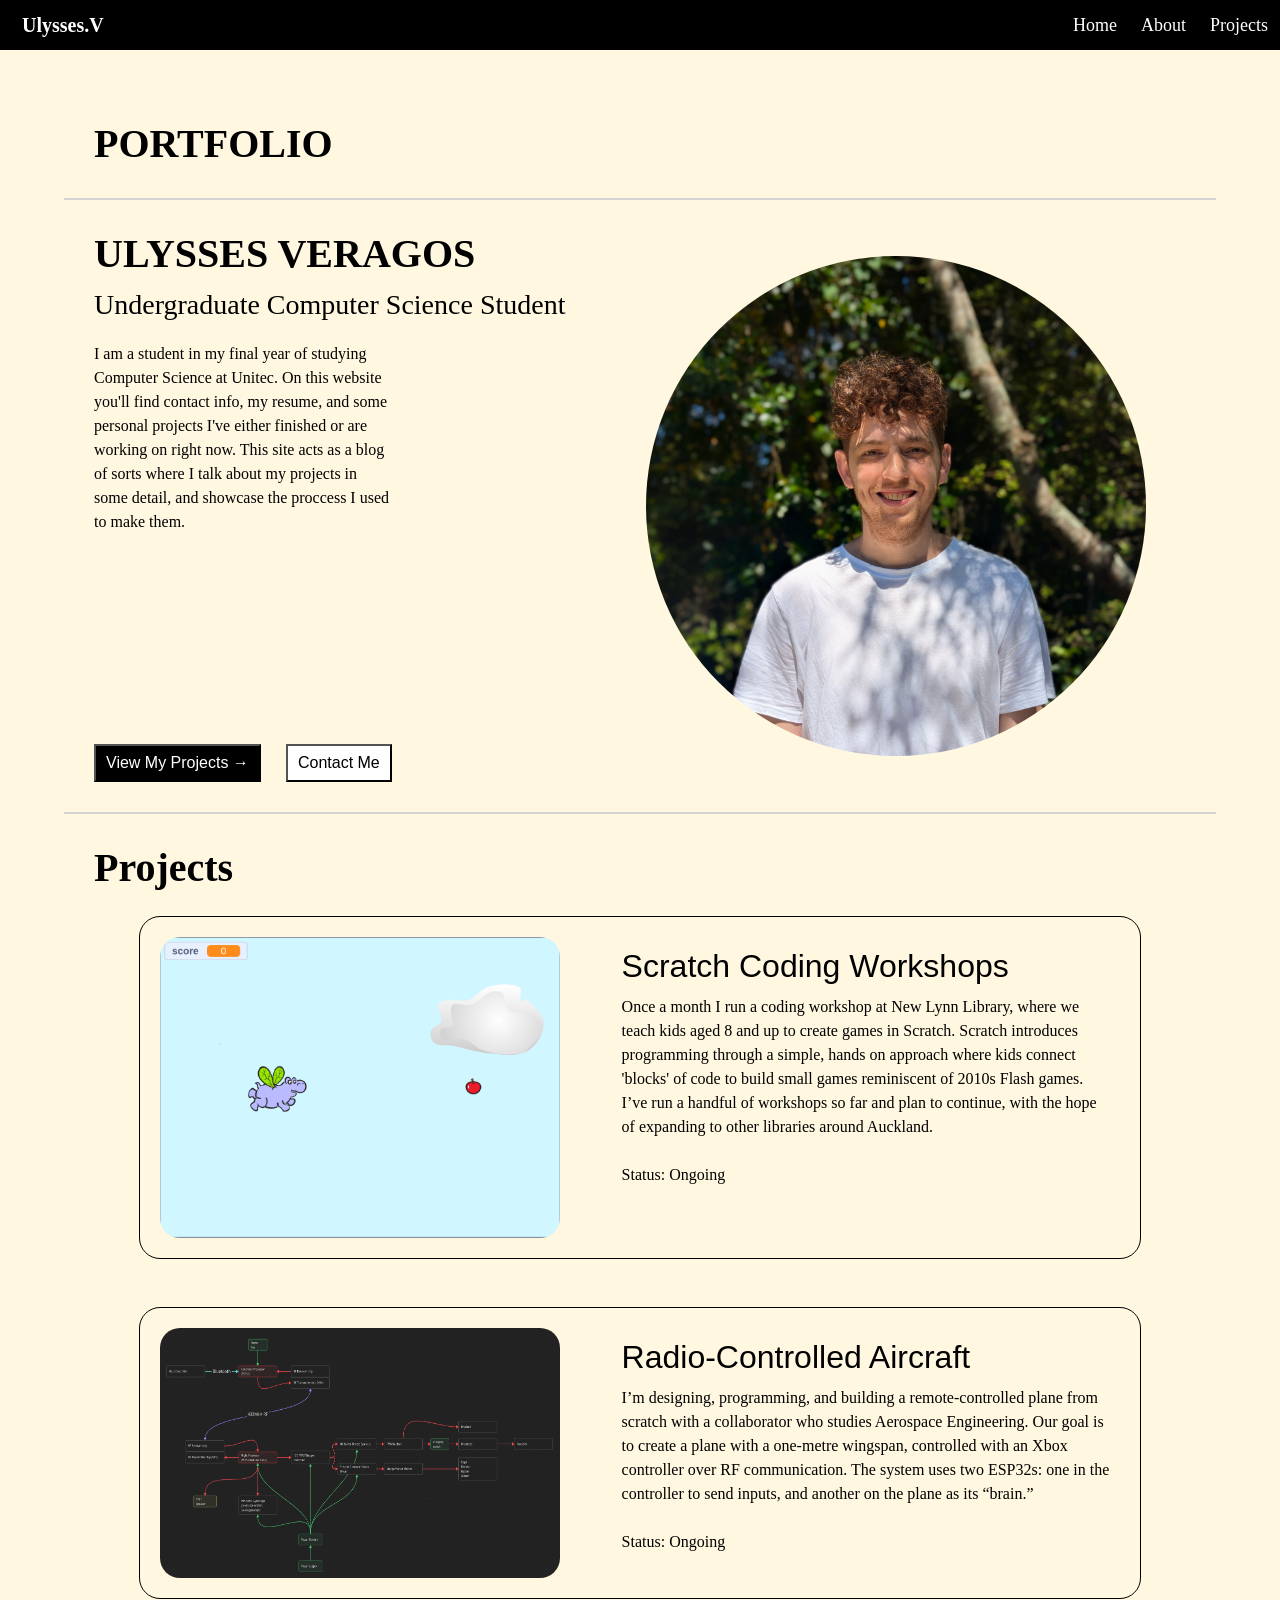
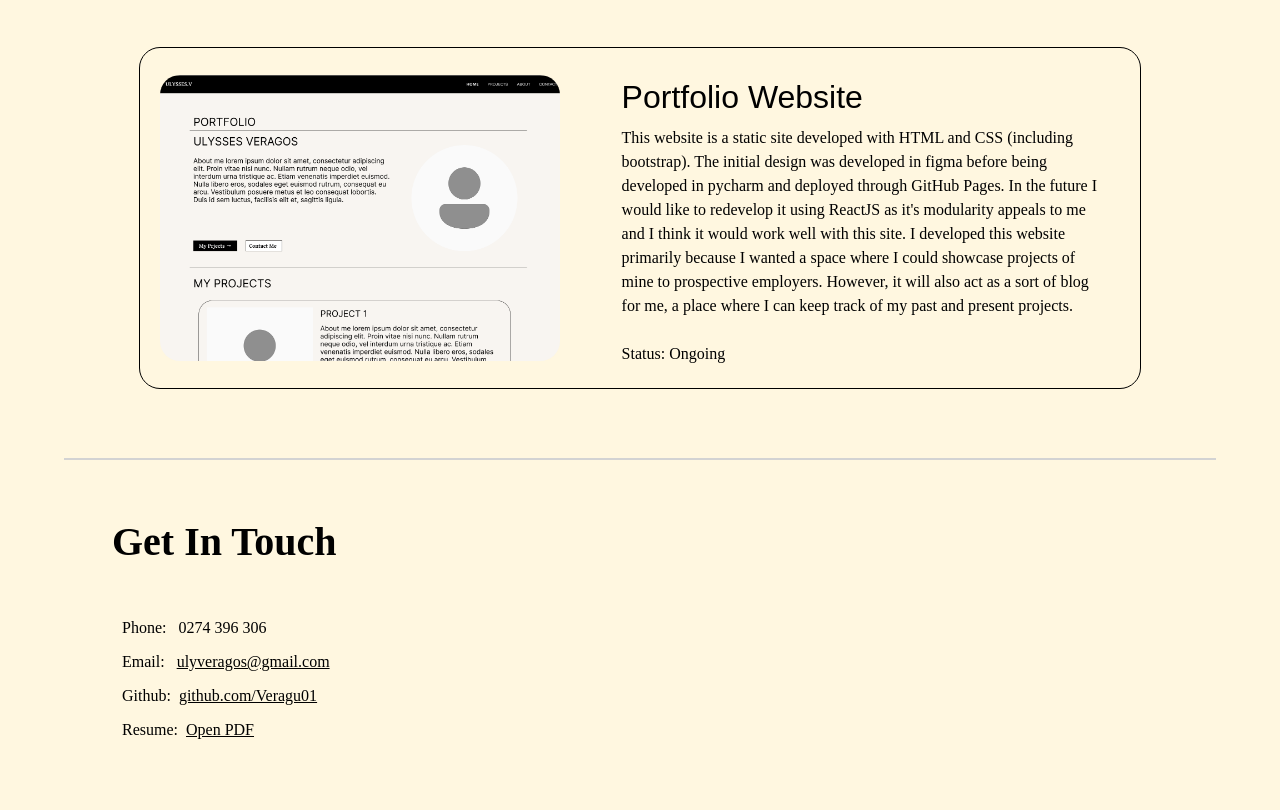
==== commit 120d565a: "Added Profile Picture" ====
--- a/index.html
+++ b/index.html
@@ -50,7 +50,7 @@
                     <a href="./about.html"> <button class="whiteButton">Contact Me</button></a>
                 </div>
             </div>
-            <img id="profilePicture" src="./assets/profilePicture_temp.png">
+            <img id="profilePicture" src="./assets/UVProfilePicCropped.jpg">
         </section>
 
 
